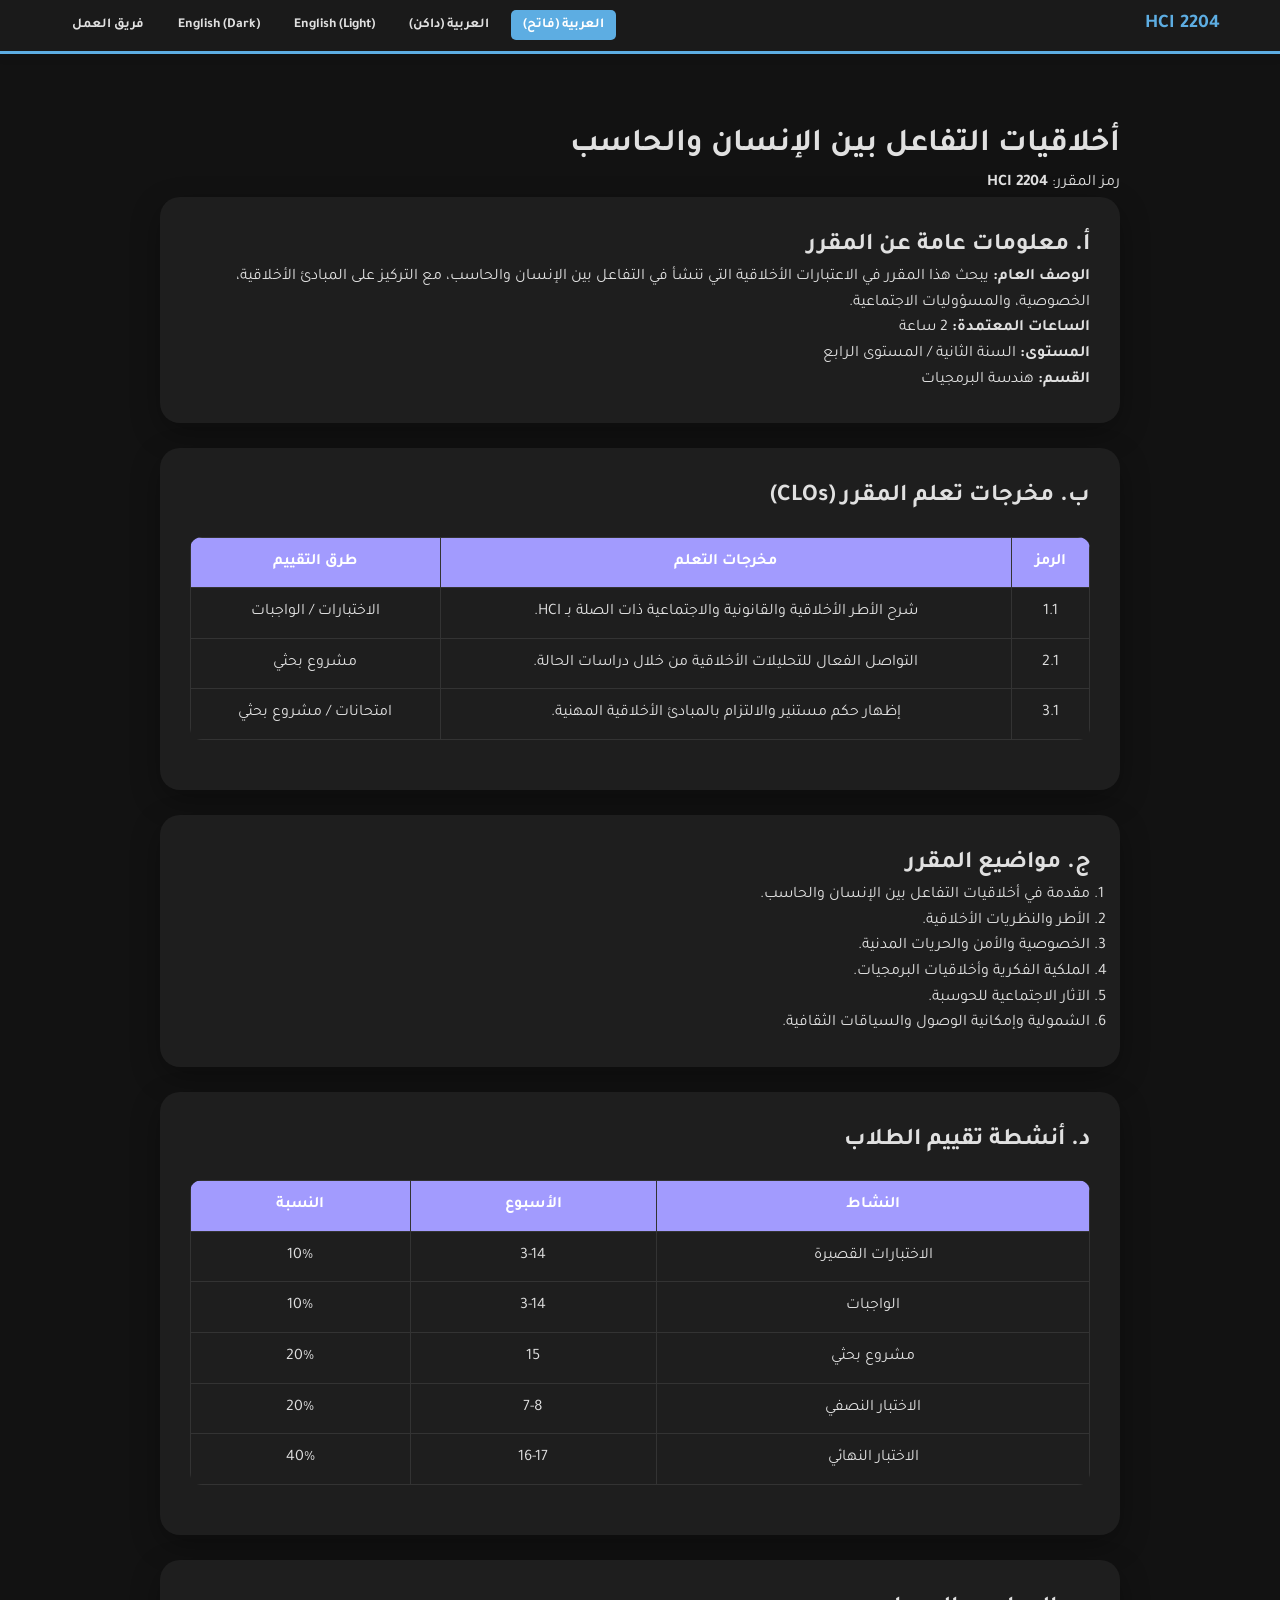
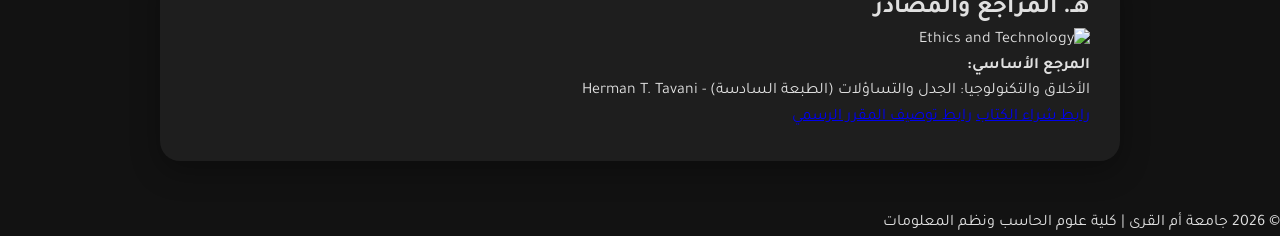
==== HCI-Project-Jabli/arabic-dark.html @ af606325 "Add files via upload" ====
<!DOCTYPE html>
<html lang="ar" dir="rtl">
<head>
    <meta charset="UTF-8">
    <meta name="viewport" content="width=device-width, initial-scale=1.0">
    <title>توصيف مقرر: أخلاقيات التفاعل بين الإنسان والحاسب</title>
    <link rel="stylesheet" href="style.css">
    <link href="https://fonts.googleapis.com/css2?family=Poppins:wght@300;400;600&family=Tajawal:wght@400;700&display=swap" rel="stylesheet">
</head>
<body class="dark-theme">
<nav class="navbar">
    <div class="nav-container">
        <span class="logo">HCI 2204</span>
        <ul>
            <li><a href="index.html" class="active">العربية (فاتح)</a></li>
            <li><a href="arabic-dark.html">العربية (داكن)</a></li>
            <li><a href="english.html">English (Light)</a></li>
            <li><a href="english-dark.html">English (Dark)</a></li>
            <li><a href="team.html">فريق العمل</a></li>
        </ul>
    </div>
</nav>
    <main class="main-container container">
        <header class="course-header">
            <h1>أخلاقيات التفاعل بين الإنسان والحاسب</h1>
            <p class="course-code">رمز المقرر: <strong>HCI 2204</strong></p>
        </header>

        <section id="general-info" class="content-section card">
            <h2>أ. معلومات عامة عن المقرر</h2>
            <div class="info-grid">
                <p><strong>الوصف العام:</strong> يبحث هذا المقرر في الاعتبارات الأخلاقية التي تنشأ في التفاعل بين الإنسان والحاسب، مع التركيز على المبادئ الأخلاقية، الخصوصية، والمسؤوليات الاجتماعية.</p>
                <p><strong>الساعات المعتمدة:</strong> 2 ساعة</p>
                <p><strong>المستوى:</strong> السنة الثانية / المستوى الرابع</p>
                <p><strong>القسم:</strong> هندسة البرمجيات</p>
            </div>
        </section>

        <section id="clos" class="content-section card">
            <h2>ب. مخرجات تعلم المقرر (CLOs)</h2>
            <div class="table-responsive">
                <table>
                    <thead>
                        <tr>
                            <th>الرمز</th>
                            <th>مخرجات التعلم</th>
                            <th>طرق التقييم</th>
                        </tr>
                    </thead>
                    <tbody>
                        <tr>
                            <td>1.1</td>
                            <td>شرح الأطر الأخلاقية والقانونية والاجتماعية ذات الصلة بـ HCI.</td>
                            <td>الاختبارات / الواجبات</td>
                        </tr>
                        <tr>
                            <td>2.1</td>
                            <td>التواصل الفعال للتحليلات الأخلاقية من خلال دراسات الحالة.</td>
                            <td>مشروع بحثي</td>
                        </tr>
                        <tr>
                            <td>3.1</td>
                            <td>إظهار حكم مستنير والالتزام بالمبادئ الأخلاقية المهنية.</td>
                            <td>امتحانات / مشروع بحثي</td>
                        </tr>
                    </tbody>
                </table>
            </div>
        </section>

        <section id="content" class="content-section card">
            <h2>ج. مواضيع المقرر</h2>
            <ol class="topics-list">
                <li>مقدمة في أخلاقيات التفاعل بين الإنسان والحاسب.</li>
                <li>الأطر والنظريات الأخلاقية.</li>
                <li>الخصوصية والأمن والحريات المدنية.</li>
                <li>الملكية الفكرية وأخلاقيات البرمجيات.</li>
                <li>الآثار الاجتماعية للحوسبة.</li>
                <li>الشمولية وإمكانية الوصول والسياقات الثقافية.</li>
            </ol>
        </section>

        <section id="assessment" class="content-section card">
            <h2>د. أنشطة تقييم الطلاب</h2>
            <div class="table-responsive">
                <table>
                    <thead>
                        <tr>
                            <th>النشاط</th>
                            <th>الأسبوع</th>
                            <th>النسبة</th>
                        </tr>
                    </thead>
                    <tbody>
                        <tr><td>الاختبارات القصيرة</td><td>3-14</td><td>10%</td></tr>
                        <tr><td>الواجبات</td><td>3-14</td><td>10%</td></tr>
                        <tr><td>مشروع بحثي</td><td>15</td><td>20%</td></tr>
                        <tr><td>الاختبار النصفي</td><td>7-8</td><td>20%</td></tr>
                        <tr><td>الاختبار النهائي</td><td>16-17</td><td>40%</td></tr>
                    </tbody>
                </table>
            </div>
        </section>

        <section id="references" class="content-section card">
            <h2>هـ. المراجع والمصادر</h2>
            <div class="resource-card">
                <img src="images/book-cover.jpg" alt="Ethics and Technology" class="book-img">
                <div class="resource-text">
                    <p><strong>المرجع الأساسي:</strong></p>
                    <p>الأخلاق والتكنولوجيا: الجدل والتساؤلات (الطبعة السادسة) - Herman T. Tavani</p>
                    <div class="links-group">
                        <a href="https://www.amazon.com/Ethics-Technology-Controversies-Strategies-Computing/dp/1119710574" target="_blank" class="btn-link">رابط شراء الكتاب</a>
                        <a href="https://drive.uqu.edu.sa/_/ccomp_se/files/1efb999c-d52b-4b1a-a9ef-b906fafd426b.pdf" target="_blank" class="btn-link secondary">رابط توصيف المقرر الرسمي</a>
                    </div>
                </div>
            </div>
        </section>
    </main>

    <footer class="main-footer">
        <p>© 2026 جامعة أم القرى | كلية علوم الحاسب ونظم المعلومات</p>
    </footer>

</body>
</html>
---- HCI-Project-Jabli/style.css ----
/* 1. تعريف الألوان والهوية البصرية (تم دمج الألوان الأنيقة) */
:root {
    --primary: #1a5276;    /* أزرق جامعة أم القرى */
    --accent-color: #6c5ce7; /* البنفسجي الأنيق للكروت */
    --bg: #f8f9fa;
    --text: #2c3e50;
    --card: #ffffff;
    --nav: #ffffff;
    --border: #dee2e6;
    --shadow: 0 10px 30px rgba(0, 0, 0, 0.08); /* الظل الأنيق */
}

/* 2. تفعيل الوضع الداكن عند وجود كلاس dark-theme */
.dark-theme {
    --bg: #121212;
    --text: #e0e0e0;
    --card: #1e1e1e;
    --nav: #1a1a1a;
    --border: #333333;
    --primary: #5dade2;
    --accent-color: #a29bfe;
    --shadow: 0 10px 30px rgba(0, 0, 0, 0.3);
}

/* 3. إعدادات الصفحة العامة */
* {
    margin: 0;
    padding: 0;
    box-sizing: border-box;
}

body {
    font-family: 'Tajawal', sans-serif;
    background-color: var(--bg);
    color: var(--text);
    transition: 0.3s ease;
    line-height: 1.6;
}

/* 4. الشريط العلوي الثابت */
.navbar {
    position: fixed;
    top: 0;
    width: 100%;
    background-color: var(--nav);
    border-bottom: 3px solid var(--primary);
    box-shadow: 0 2px 10px rgba(0,0,0,0.1);
    z-index: 10000;
    padding: 10px 0;
}

.nav-container {
    max-width: 1200px;
    margin: 0 auto;
    display: flex;
    justify-content: space-between;
    align-items: center;
    padding: 0 20px;
}

.logo {
    font-weight: bold;
    color: var(--primary);
    font-size: 1.2rem;
}

.navbar ul {
    display: flex;
    list-style: none;
    gap: 10px;
}

.navbar a {
    text-decoration: none;
    color: var(--text);
    font-size: 0.85rem;
    font-weight: 600;
    padding: 8px 12px;
    border-radius: 5px;
    transition: 0.3s;
}

.navbar a:hover, .navbar a.active {
    background-color: var(--primary);
    color: #fff !important;
}

/* 5. تنسيق المحتوى الرئيسي */
.main-container {
    max-width: 1000px;
    margin: 120px auto 50px;
    padding: 0 20px;
}

/* --- تعديل: الكروت الأنيقة --- */
.card {
    background-color: var(--card);
    border-radius: 20px; /* انحناء أكبر */
    padding: 30px;
    margin-bottom: 25px;
    border: none; /* إزالة الحدود التقليدية */
    box-shadow: var(--shadow); /* استخدام الظل العميق */
    transition: transform 0.3s ease;
}

.card:hover {
    transform: translateY(-5px); /* حركة بسيطة عند التأشير */
}

/* 6. تنسيق صفحة الفريق (كروت الفريق الأنيقة) */
.team-grid {
    display: grid;
    grid-template-columns: repeat(auto-fit, minmax(280px, 1fr));
    gap: 25px;
    margin-top: 30px;
}

.member-card {
    background-color: var(--card);
    border-radius: 25px; /* انحناء دائري فخم */
    padding: 40px 20px;
    text-align: center;
    box-shadow: var(--shadow);
    transition: all 0.3s cubic-bezier(0.175, 0.885, 0.32, 1.275);
    border: none;
}

.member-card:hover {
    transform: translateY(-12px); /* القفزة للأعلى */
    box-shadow: 0 15px 35px rgba(0, 0, 0, 0.15);
}

.profile-img {
    width: 115px;
    height: 115px;
    border-radius: 50%;
    margin: 0 auto 20px;
    border: 4px solid var(--accent-color); /* تحديد بلون البنفسجي */
    overflow: hidden;
    box-shadow: 0 4px 10px rgba(0,0,0,0.1);
}

.profile-img img {
    width: 100%;
    height: 100%;
    object-fit: cover;
}

.member-card h3 {
    color: var(--accent-color);
    margin-bottom: 10px;
}

/* 7. تنسيق الجداول والقوائم */
table {
    width: 100%;
    border-collapse: collapse;
    margin: 20px 0;
    border-radius: 12px;
    overflow: hidden; /* لزوايا الجدول الدائرية */
}

th, td {
    border: 1px solid var(--border);
    padding: 12px;
    text-align: center;
}

th {
    background-color: var(--accent-color); /* رأس الجدول باللون الأنيق */
    color: white;
}

/* 8. التجاوب مع الجوال */
@media (max-width: 768px) {
    .navbar ul {
        flex-wrap: wrap;
        justify-content: center;
    }
    .navbar a {
        font-size: 0.75rem;
        padding: 5px;
    }
    .main-container {
        margin-top: 150px;
    }
}
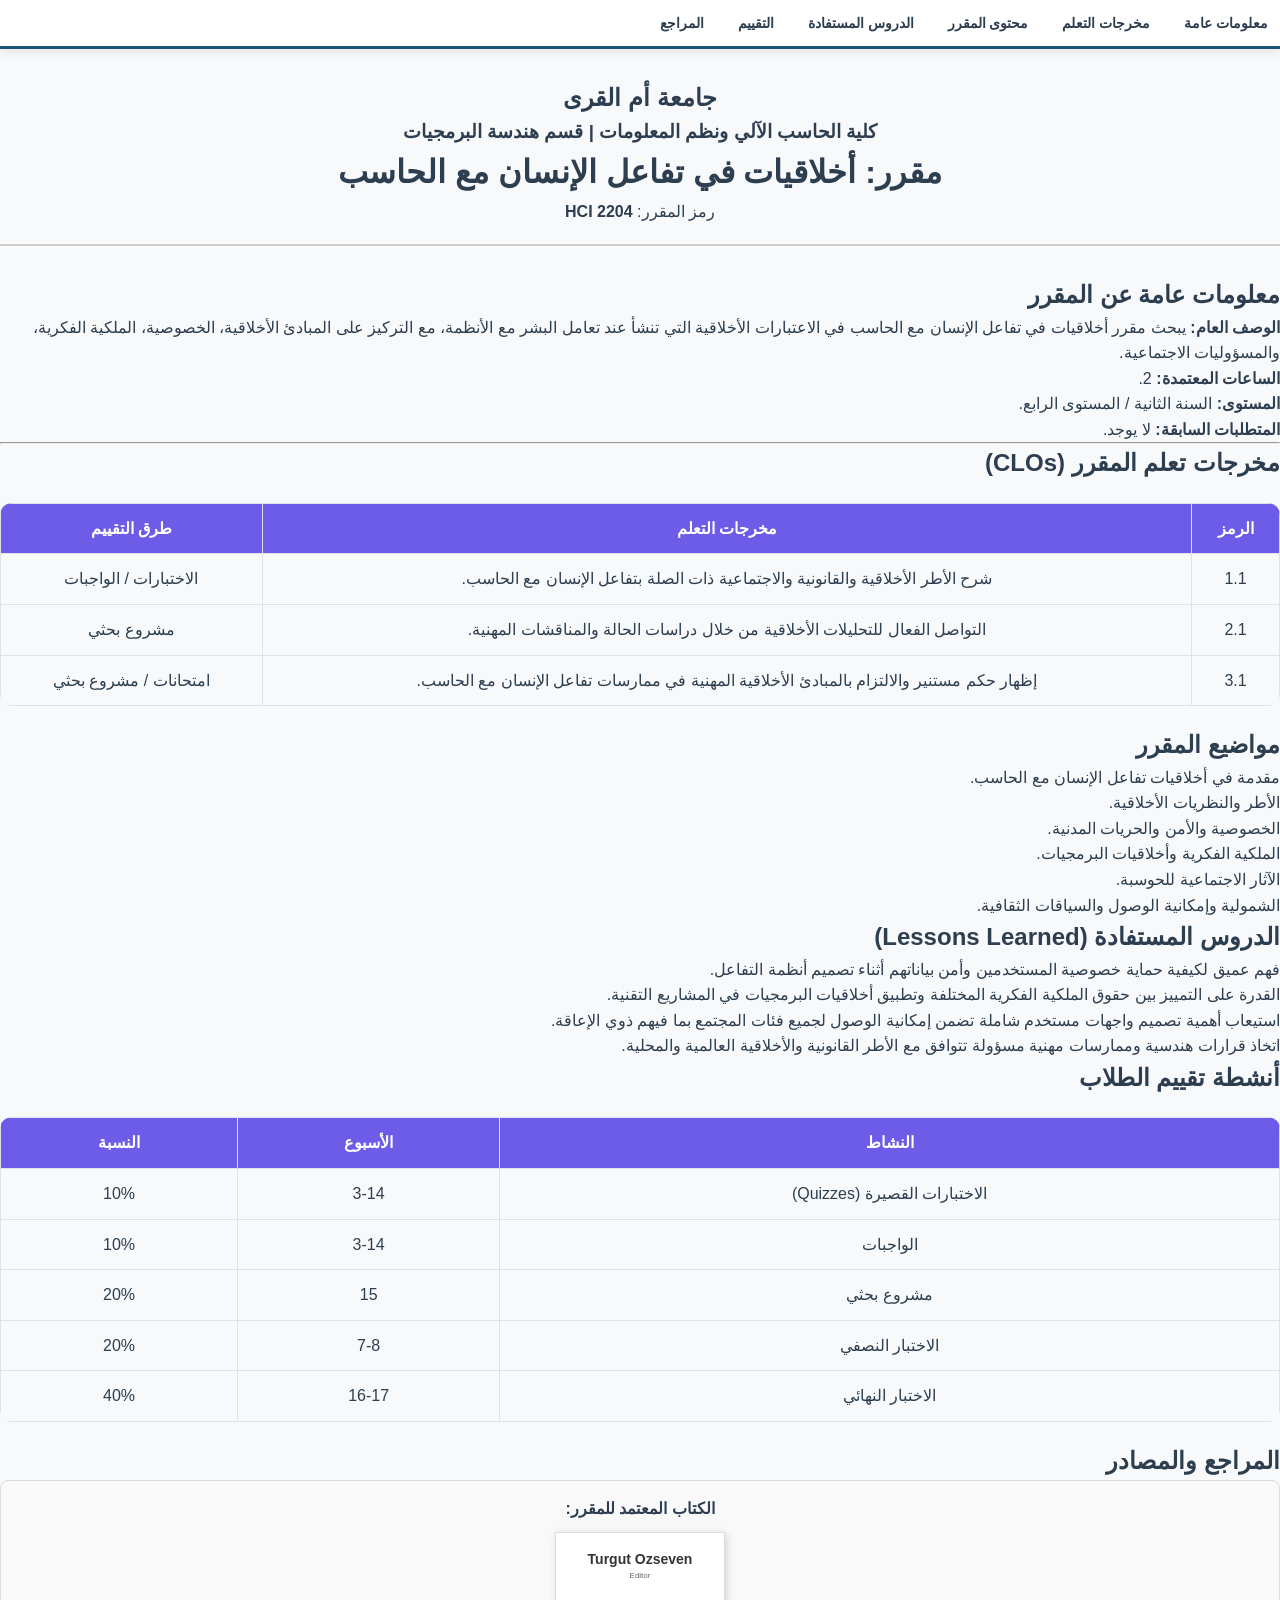
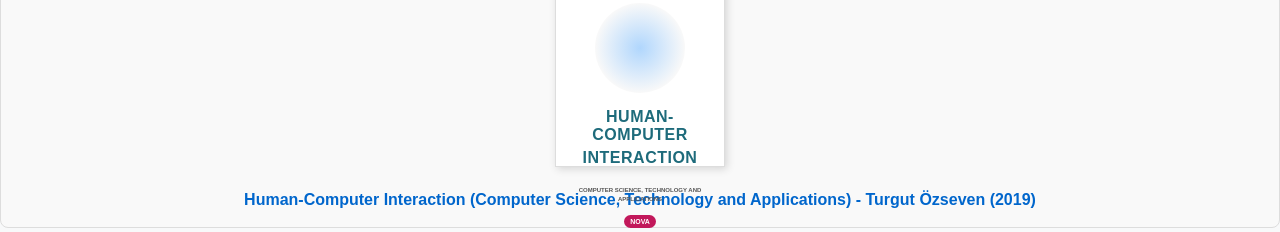
==== commit 355cf45e: "Update arabic-dark.html تعديل الملف" ====
--- a/HCI-Project-Jabli/arabic-dark.html
+++ b/HCI-Project-Jabli/arabic-dark.html
@@ -3,75 +3,86 @@
 <head>
     <meta charset="UTF-8">
     <meta name="viewport" content="width=device-width, initial-scale=1.0">
-    <title>توصيف مقرر: أخلاقيات التفاعل بين الإنسان والحاسب</title>
+    <title>توصيف مقرر: أخلاقيات في تفاعل الإنسان مع الحاسب</title>
     <link rel="stylesheet" href="style.css">
-    <link href="https://fonts.googleapis.com/css2?family=Poppins:wght@300;400;600&family=Tajawal:wght@400;700&display=swap" rel="stylesheet">
 </head>
-<body class="dark-theme">
-<nav class="navbar">
-    <div class="nav-container">
-        <span class="logo">HCI 2204</span>
+
+<button onclick="toggleDarkMode()" style="margin: 20px; cursor: pointer;">
+ تبديل الوضع (ليلي/نهاري)
+</button>
+
+<script>
+    function toggleDarkMode() {
+        document.body.classList.toggle('dark-mode');
+    }
+</script>
+<body class="light-mode">
+
+    <nav class="navbar">
         <ul>
-            <li><a href="index.html" class="active">العربية (فاتح)</a></li>
-            <li><a href="arabic-dark.html">العربية (داكن)</a></li>
-            <li><a href="english.html">English (Light)</a></li>
-            <li><a href="english-dark.html">English (Dark)</a></li>
-            <li><a href="team.html">فريق العمل</a></li>
+            <li><a href="#general-info">معلومات عامة</a></li>
+            <li><a href="#clos">مخرجات التعلم</a></li>
+            <li><a href="#content">محتوى المقرر</a></li>
+            <li><a href="#lessons-learned">الدروس المستفادة</a></li>
+            <li><a href="#assessment">التقييم</a></li>
+            <li><a href="#references">المراجع</a></li>
         </ul>
-    </div>
-</nav>
-    <main class="main-container container">
-        <header class="course-header">
-            <h1>أخلاقيات التفاعل بين الإنسان والحاسب</h1>
-            <p class="course-code">رمز المقرر: <strong>HCI 2204</strong></p>
+    </nav>
+
+    <div class="container">
+        <header class="course-header" style="text-align: center; margin-bottom: 30px; padding: 20px; border-bottom: 2px solid #ccc;">
+            <h2>جامعة أم القرى</h2>
+            <h3>كلية الحاسب الآلي ونظم المعلومات | قسم هندسة البرمجيات</h3>
+            <h1>مقرر: أخلاقيات في تفاعل الإنسان مع الحاسب</h1>
+            <p>رمز المقرر: <strong>HCI 2204</strong></p>
         </header>
 
-        <section id="general-info" class="content-section card">
-            <h2>أ. معلومات عامة عن المقرر</h2>
-            <div class="info-grid">
-                <p><strong>الوصف العام:</strong> يبحث هذا المقرر في الاعتبارات الأخلاقية التي تنشأ في التفاعل بين الإنسان والحاسب، مع التركيز على المبادئ الأخلاقية، الخصوصية، والمسؤوليات الاجتماعية.</p>
-                <p><strong>الساعات المعتمدة:</strong> 2 ساعة</p>
-                <p><strong>المستوى:</strong> السنة الثانية / المستوى الرابع</p>
-                <p><strong>القسم:</strong> هندسة البرمجيات</p>
-            </div>
+        <section id="general-info">
+            <h2>معلومات عامة عن المقرر</h2>
+            <p><strong>الوصف العام:</strong> يبحث مقرر أخلاقيات في تفاعل الإنسان مع الحاسب في الاعتبارات الأخلاقية التي تنشأ عند تعامل البشر مع الأنظمة، مع التركيز على المبادئ الأخلاقية، الخصوصية، الملكية الفكرية، والمسؤوليات الاجتماعية.</p>
+            <ul>
+                <li><strong>الساعات المعتمدة:</strong> 2.</li>
+                <li><strong>المستوى:</strong> السنة الثانية / المستوى الرابع.</li>
+                <li><strong>المتطلبات السابقة:</strong> لا يوجد.</li>
+            </ul>
         </section>
 
-        <section id="clos" class="content-section card">
-            <h2>ب. مخرجات تعلم المقرر (CLOs)</h2>
-            <div class="table-responsive">
-                <table>
-                    <thead>
-                        <tr>
-                            <th>الرمز</th>
-                            <th>مخرجات التعلم</th>
-                            <th>طرق التقييم</th>
-                        </tr>
-                    </thead>
-                    <tbody>
-                        <tr>
-                            <td>1.1</td>
-                            <td>شرح الأطر الأخلاقية والقانونية والاجتماعية ذات الصلة بـ HCI.</td>
-                            <td>الاختبارات / الواجبات</td>
-                        </tr>
-                        <tr>
-                            <td>2.1</td>
-                            <td>التواصل الفعال للتحليلات الأخلاقية من خلال دراسات الحالة.</td>
-                            <td>مشروع بحثي</td>
-                        </tr>
-                        <tr>
-                            <td>3.1</td>
-                            <td>إظهار حكم مستنير والالتزام بالمبادئ الأخلاقية المهنية.</td>
-                            <td>امتحانات / مشروع بحثي</td>
-                        </tr>
-                    </tbody>
-                </table>
-            </div>
+        <hr>
+
+        <section id="clos">
+            <h2>مخرجات تعلم المقرر (CLOs)</h2>
+            <table>
+                <thead>
+                    <tr>
+                        <th>الرمز</th>
+                        <th>مخرجات التعلم</th>
+                        <th>طرق التقييم</th>
+                    </tr>
+                </thead>
+                <tbody>
+                    <tr>
+                        <td>1.1</td>
+                        <td>شرح الأطر الأخلاقية والقانونية والاجتماعية ذات الصلة بتفاعل الإنسان مع الحاسب.</td>
+                        <td>الاختبارات / الواجبات</td>
+                    </tr>
+                    <tr>
+                        <td>2.1</td>
+                        <td>التواصل الفعال للتحليلات الأخلاقية من خلال دراسات الحالة والمناقشات المهنية.</td>
+                        <td>مشروع بحثي</td>
+                    </tr>
+                    <tr>
+                        <td>3.1</td>
+                        <td>إظهار حكم مستنير والالتزام بالمبادئ الأخلاقية المهنية في ممارسات تفاعل الإنسان مع الحاسب.</td>
+                        <td>امتحانات / مشروع بحثي</td>
+                    </tr>
+                </tbody>
+            </table>
         </section>
 
-        <section id="content" class="content-section card">
-            <h2>ج. مواضيع المقرر</h2>
-            <ol class="topics-list">
-                <li>مقدمة في أخلاقيات التفاعل بين الإنسان والحاسب.</li>
+        <section id="content">
+            <h2>مواضيع المقرر</h2>
+            <ol>
+                <li>مقدمة في أخلاقيات تفاعل الإنسان مع الحاسب.</li>
                 <li>الأطر والنظريات الأخلاقية.</li>
                 <li>الخصوصية والأمن والحريات المدنية.</li>
                 <li>الملكية الفكرية وأخلاقيات البرمجيات.</li>
@@ -80,47 +91,57 @@
             </ol>
         </section>
 
-        <section id="assessment" class="content-section card">
-            <h2>د. أنشطة تقييم الطلاب</h2>
-            <div class="table-responsive">
-                <table>
-                    <thead>
-                        <tr>
-                            <th>النشاط</th>
-                            <th>الأسبوع</th>
-                            <th>النسبة</th>
-                        </tr>
-                    </thead>
-                    <tbody>
-                        <tr><td>الاختبارات القصيرة</td><td>3-14</td><td>10%</td></tr>
-                        <tr><td>الواجبات</td><td>3-14</td><td>10%</td></tr>
-                        <tr><td>مشروع بحثي</td><td>15</td><td>20%</td></tr>
-                        <tr><td>الاختبار النصفي</td><td>7-8</td><td>20%</td></tr>
-                        <tr><td>الاختبار النهائي</td><td>16-17</td><td>40%</td></tr>
-                    </tbody>
-                </table>
+        <section id="lessons-learned">
+            <h2>الدروس المستفادة (Lessons Learned)</h2>
+            <ul>
+                <li>فهم عميق لكيفية حماية خصوصية المستخدمين وأمن بياناتهم أثناء تصميم أنظمة التفاعل.</li>
+                <li>القدرة على التمييز بين حقوق الملكية الفكرية المختلفة وتطبيق أخلاقيات البرمجيات في المشاريع التقنية.</li>
+                <li>استيعاب أهمية تصميم واجهات مستخدم شاملة تضمن إمكانية الوصول لجميع فئات المجتمع بما فيهم ذوي الإعاقة.</li>
+                <li>اتخاذ قرارات هندسية وممارسات مهنية مسؤولة تتوافق مع الأطر القانونية والأخلاقية العالمية والمحلية.</li>
+            </ul>
+        </section>
+
+        <section id="assessment">
+            <h2>أنشطة تقييم الطلاب</h2>
+            <table>
+                <thead>
+                    <tr>
+                        <th>النشاط</th>
+                        <th>الأسبوع</th>
+                        <th>النسبة</th>
+                    </tr>
+                </thead>
+                <tbody>
+                    <tr><td>الاختبارات القصيرة (Quizzes)</td><td>3-14</td><td>10%</td></tr>
+                    <tr><td>الواجبات</td><td>3-14</td><td>10%</td></tr>
+                    <tr><td>مشروع بحثي</td><td>15</td><td>20%</td></tr>
+                    <tr><td>الاختبار النصفي</td><td>7-8</td><td>20%</td></tr>
+                    <tr><td>الاختبار النهائي</td><td>16-17</td><td>40%</td></tr>
+                </tbody>
+            </table>
+        </section>
+
+        <section id="references">
+            <h2>المراجع والمصادر</h2>
+            <div class="reference-item" style="text-align: center; padding: 15px; border: 1px solid #ddd; border-radius: 8px; background-color: #f9f9f9;">
+                <p style="font-weight: bold; margin-bottom: 10px;">الكتاب المعتمد للمقرر:</p>
+                
+                <div style="width: 170px; height: 235px; background: #ffffff; border: 1px solid #ddd; box-shadow: 2px 2px 8px rgba(0,0,0,0.15); margin: 0 auto 15px auto; padding: 10px; position: relative; font-family: 'Arial', sans-serif;">
+                    <div style="font-size: 14px; font-weight: bold; color: #333; margin-top: 5px;">Turgut Ozseven</div>
+                    <div style="font-size: 8px; color: #666; margin-bottom: 20px;">Editor</div>
+                    <div style="width: 90px; height: 90px; background: radial-gradient(circle, rgba(142,197,252,1) 0%, rgba(224,225,226,0.3) 70%); margin: 0 auto; border-radius: 50%; opacity: 0.7;"></div>
+                    <div style="font-size: 16px; font-weight: bold; color: #1e6b7b; letter-spacing: 0.5px; margin-top: 15px; line-height: 1.1;">HUMAN-COMPUTER</div>
+                    <div style="font-size: 16px; font-weight: bold; color: #1e6b7b; letter-spacing: 0.5px; margin-top: 2px;">INTERACTION</div>
+                    <div style="font-size: 6px; color: #555; text-transform: uppercase; margin-top: 15px; font-weight: bold;">Computer Science, Technology and Applications</div>
+                    <div style="background: #c2185b; color: white; font-size: 7px; font-weight: bold; display: inline-block; padding: 1px 6px; border-radius: 8px; margin-top: 10px;">NOVA</div>
+                </div>
+                
+                <a href="https://www.amazon.com/Human-Computer-Interaction-Turgut-Ozseven/dp/153616495X" target="_blank" style="font-weight: bold; color: #0066cc; text-decoration: none; display: inline-block; margin-top: 5px;">
+                    Human-Computer Interaction (Computer Science, Technology and Applications) - Turgut Özseven (2019)
+                </a>
             </div>
         </section>
-
-        <section id="references" class="content-section card">
-            <h2>هـ. المراجع والمصادر</h2>
-            <div class="resource-card">
-                <img src="images/book-cover.jpg" alt="Ethics and Technology" class="book-img">
-                <div class="resource-text">
-                    <p><strong>المرجع الأساسي:</strong></p>
-                    <p>الأخلاق والتكنولوجيا: الجدل والتساؤلات (الطبعة السادسة) - Herman T. Tavani</p>
-                    <div class="links-group">
-                        <a href="https://www.amazon.com/Ethics-Technology-Controversies-Strategies-Computing/dp/1119710574" target="_blank" class="btn-link">رابط شراء الكتاب</a>
-                        <a href="https://drive.uqu.edu.sa/_/ccomp_se/files/1efb999c-d52b-4b1a-a9ef-b906fafd426b.pdf" target="_blank" class="btn-link secondary">رابط توصيف المقرر الرسمي</a>
-                    </div>
-                </div>
-            </div>
-        </section>
-    </main>
-
-    <footer class="main-footer">
-        <p>© 2026 جامعة أم القرى | كلية علوم الحاسب ونظم المعلومات</p>
-    </footer>
+    </div>
 
 </body>
-</html>+</html>
--- a/HCI-Project-Jabli/style.css
+++ b/HCI-Project-Jabli/style.css
@@ -1,16 +1,15 @@
-/* 1. تعريف الألوان والهوية البصرية (تم دمج الألوان الأنيقة) */
 :root {
-    --primary: #1a5276;    /* أزرق جامعة أم القرى */
-    --accent-color: #6c5ce7; /* البنفسجي الأنيق للكروت */
+    --primary: #1a5276;   
+    --accent-color: #6c5ce7; 
     --bg: #f8f9fa;
     --text: #2c3e50;
     --card: #ffffff;
     --nav: #ffffff;
     --border: #dee2e6;
-    --shadow: 0 10px 30px rgba(0, 0, 0, 0.08); /* الظل الأنيق */
+    --shadow: 0 10px 30px rgba(0, 0, 0, 0.08);
 }
 
-/* 2. تفعيل الوضع الداكن عند وجود كلاس dark-theme */
+
 .dark-theme {
     --bg: #121212;
     --text: #e0e0e0;
@@ -22,7 +21,7 @@
     --shadow: 0 10px 30px rgba(0, 0, 0, 0.3);
 }
 
-/* 3. إعدادات الصفحة العامة */
+
 * {
     margin: 0;
     padding: 0;
@@ -37,7 +36,7 @@
     line-height: 1.6;
 }
 
-/* 4. الشريط العلوي الثابت */
+
 .navbar {
     position: fixed;
     top: 0;
@@ -85,29 +84,29 @@
     color: #fff !important;
 }
 
-/* 5. تنسيق المحتوى الرئيسي */
+
 .main-container {
     max-width: 1000px;
     margin: 120px auto 50px;
     padding: 0 20px;
 }
 
-/* --- تعديل: الكروت الأنيقة --- */
+
 .card {
     background-color: var(--card);
-    border-radius: 20px; /* انحناء أكبر */
+    border-radius: 20px; 
     padding: 30px;
     margin-bottom: 25px;
-    border: none; /* إزالة الحدود التقليدية */
-    box-shadow: var(--shadow); /* استخدام الظل العميق */
+    border: none; 
+    box-shadow: var(--shadow); 
     transition: transform 0.3s ease;
 }
 
 .card:hover {
-    transform: translateY(-5px); /* حركة بسيطة عند التأشير */
+    transform: translateY(-5px); 
 }
 
-/* 6. تنسيق صفحة الفريق (كروت الفريق الأنيقة) */
+
 .team-grid {
     display: grid;
     grid-template-columns: repeat(auto-fit, minmax(280px, 1fr));
@@ -117,7 +116,7 @@
 
 .member-card {
     background-color: var(--card);
-    border-radius: 25px; /* انحناء دائري فخم */
+    border-radius: 25px; 
     padding: 40px 20px;
     text-align: center;
     box-shadow: var(--shadow);
@@ -126,7 +125,7 @@
 }
 
 .member-card:hover {
-    transform: translateY(-12px); /* القفزة للأعلى */
+    transform: translateY(-12px);
     box-shadow: 0 15px 35px rgba(0, 0, 0, 0.15);
 }
 
@@ -135,7 +134,7 @@
     height: 115px;
     border-radius: 50%;
     margin: 0 auto 20px;
-    border: 4px solid var(--accent-color); /* تحديد بلون البنفسجي */
+    border: 4px solid var(--accent-color); 
     overflow: hidden;
     box-shadow: 0 4px 10px rgba(0,0,0,0.1);
 }
@@ -151,13 +150,13 @@
     margin-bottom: 10px;
 }
 
-/* 7. تنسيق الجداول والقوائم */
+
 table {
     width: 100%;
     border-collapse: collapse;
     margin: 20px 0;
     border-radius: 12px;
-    overflow: hidden; /* لزوايا الجدول الدائرية */
+    overflow: hidden; 
 }
 
 th, td {
@@ -167,11 +166,11 @@
 }
 
 th {
-    background-color: var(--accent-color); /* رأس الجدول باللون الأنيق */
+    background-color: var(--accent-color); 
     color: white;
 }
 
-/* 8. التجاوب مع الجوال */
+
 @media (max-width: 768px) {
     .navbar ul {
         flex-wrap: wrap;
@@ -184,4 +183,5 @@
     .main-container {
         margin-top: 150px;
     }
-}+
+}
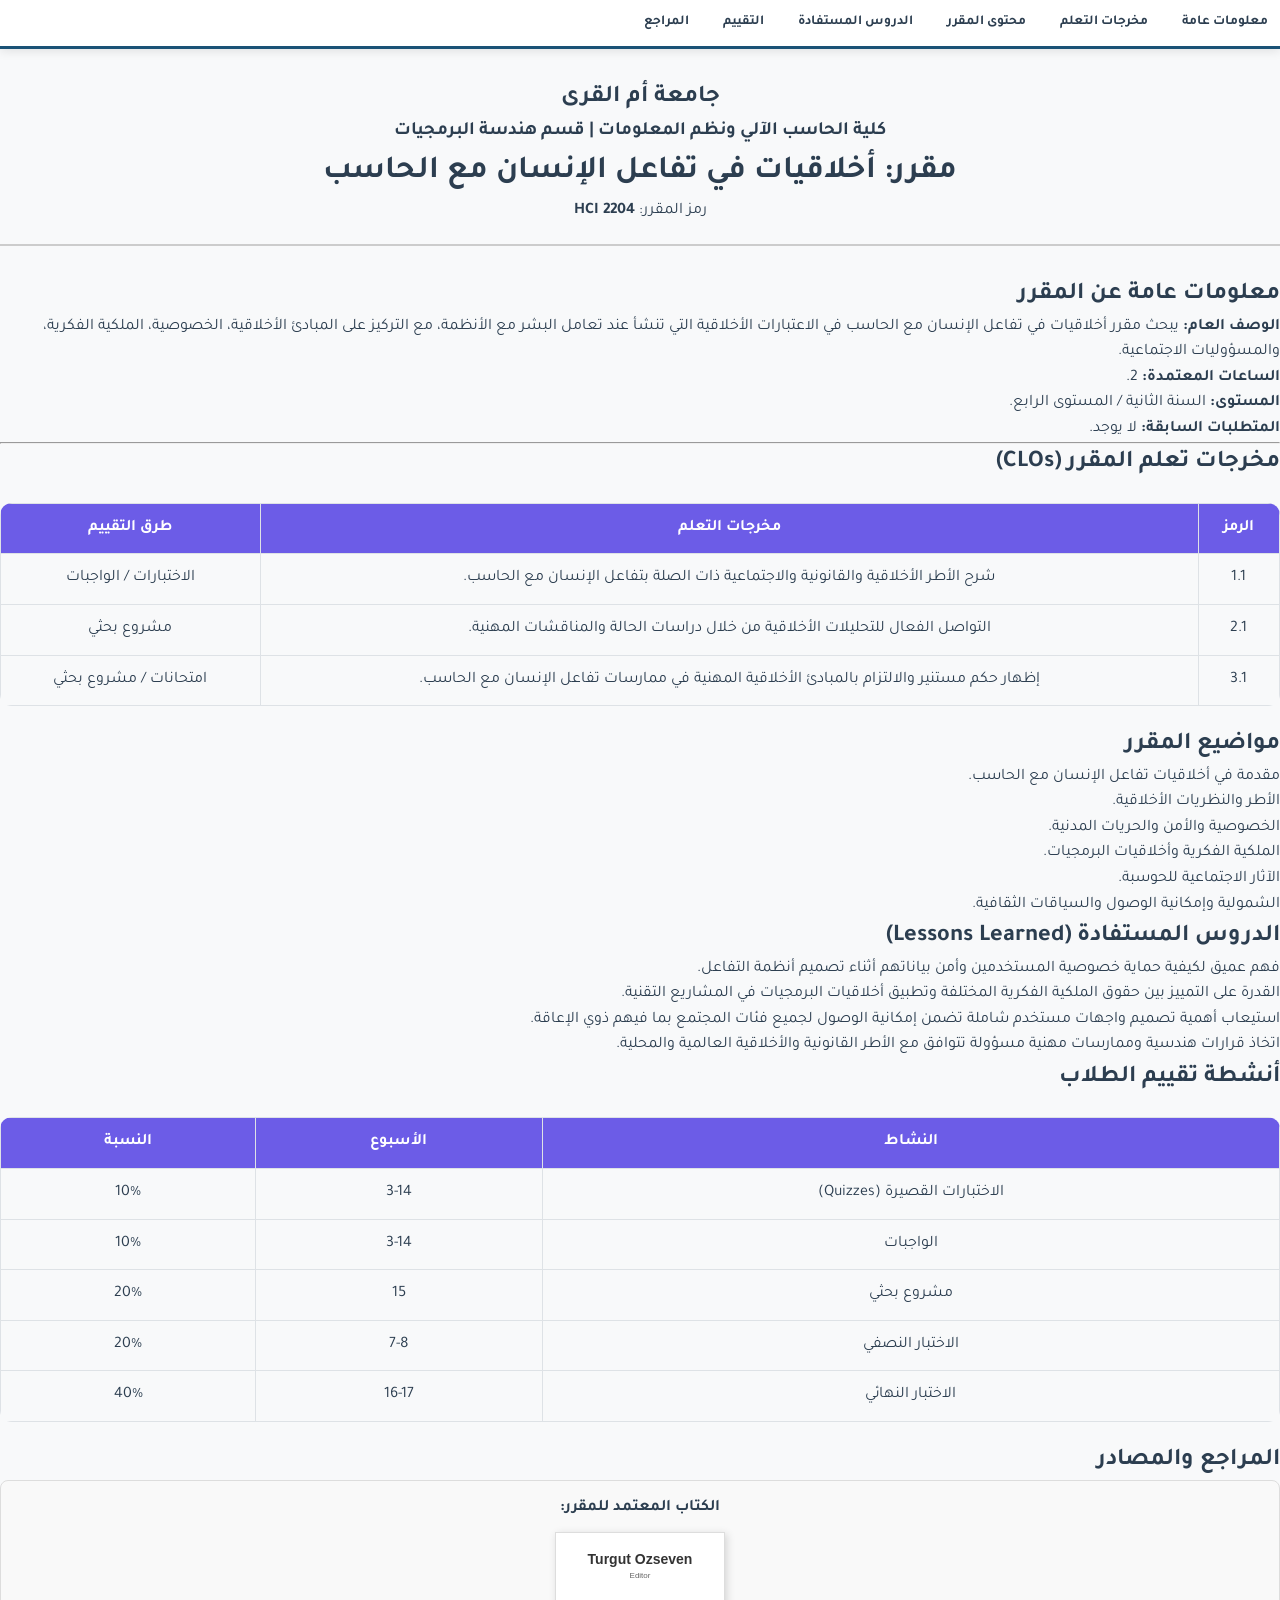
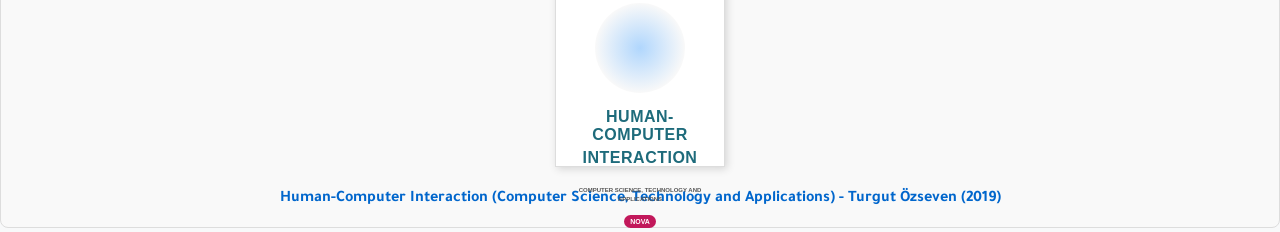
==== commit 9a2276c7: "Update arabic-dark.html" ====
--- a/HCI-Project-Jabli/arabic-dark.html
+++ b/HCI-Project-Jabli/arabic-dark.html
@@ -3,8 +3,9 @@
 <head>
     <meta charset="UTF-8">
     <meta name="viewport" content="width=device-width, initial-scale=1.0">
-    <title>توصيف مقرر: أخلاقيات في تفاعل الإنسان مع الحاسب</title>
+    <title>توصيف مقرر: أخلاقيات التفاعل بين الإنسان والحاسب</title>
     <link rel="stylesheet" href="style.css">
+    <link href="https://fonts.googleapis.com/css2?family=Poppins:wght@300;400;600&family=Tajawal:wght@400;700&display=swap" rel="stylesheet">
 </head>
 
 <button onclick="toggleDarkMode()" style="margin: 20px; cursor: pointer;">
